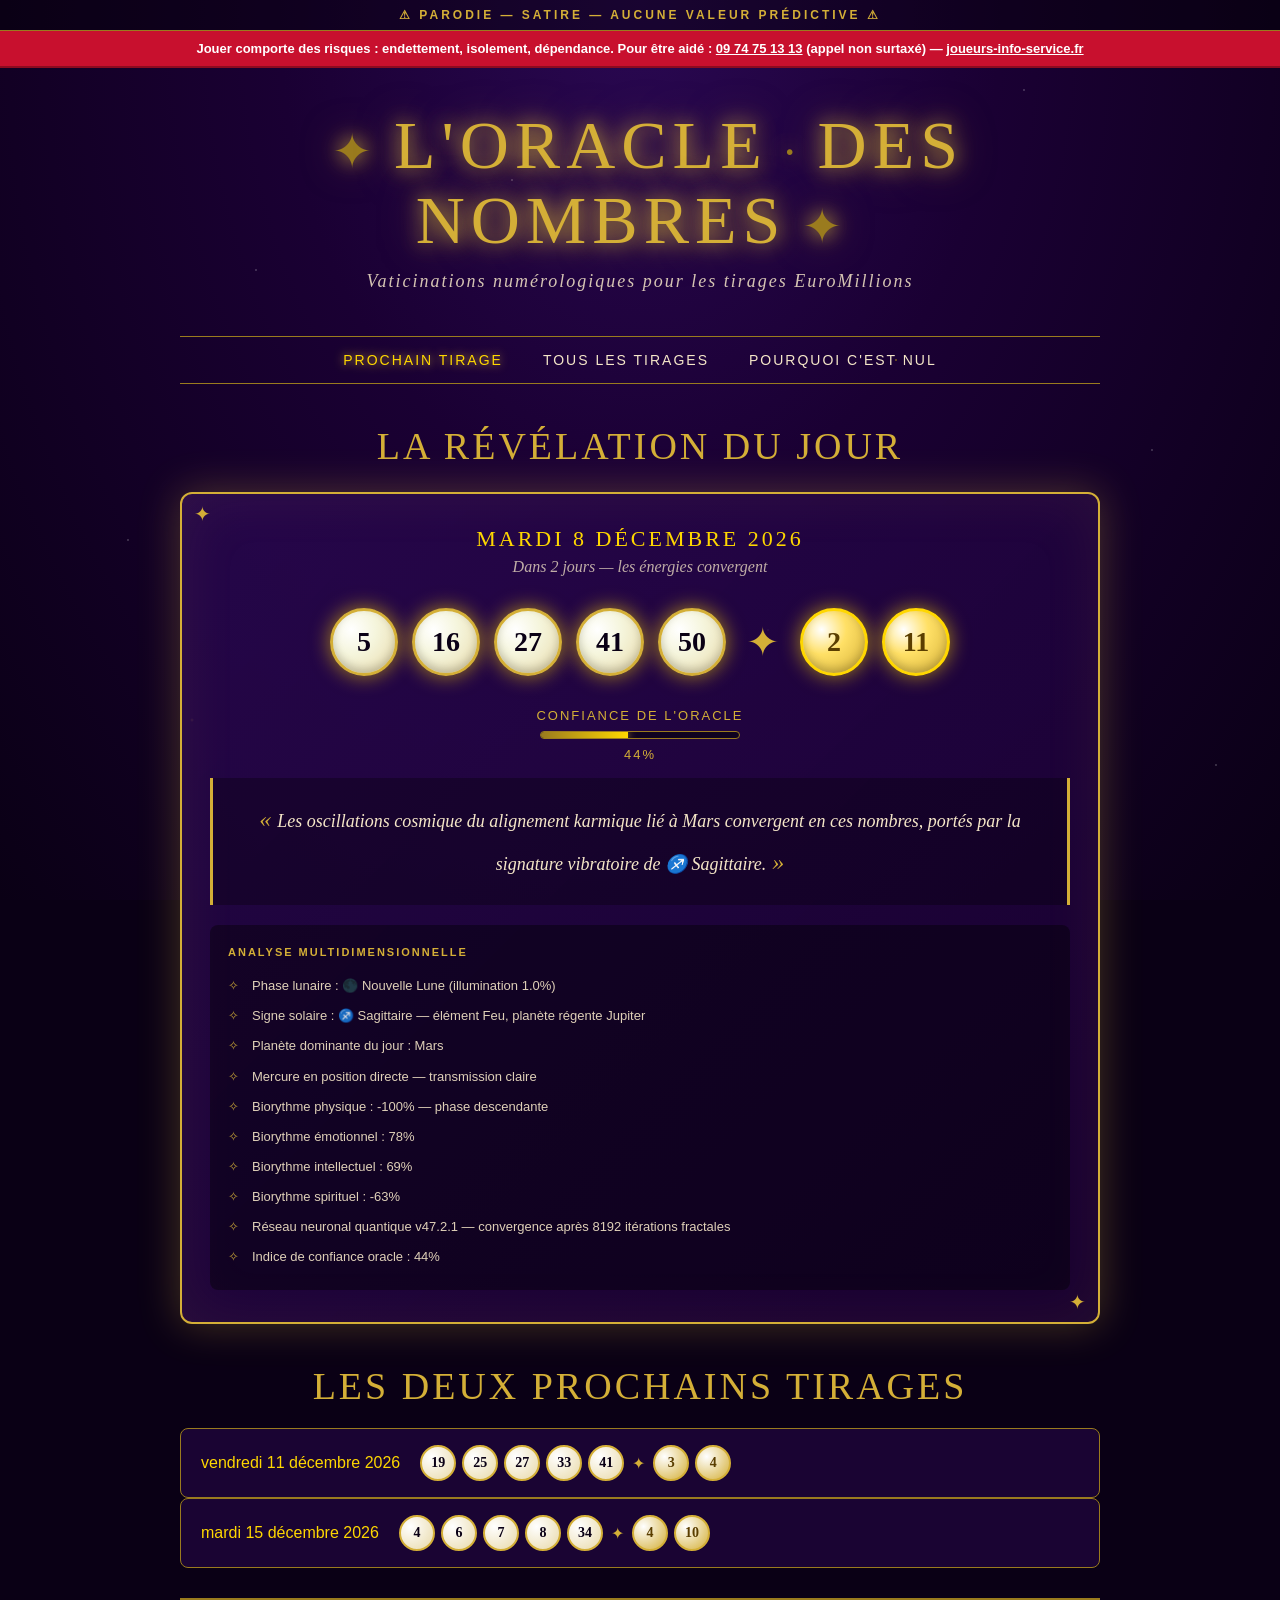
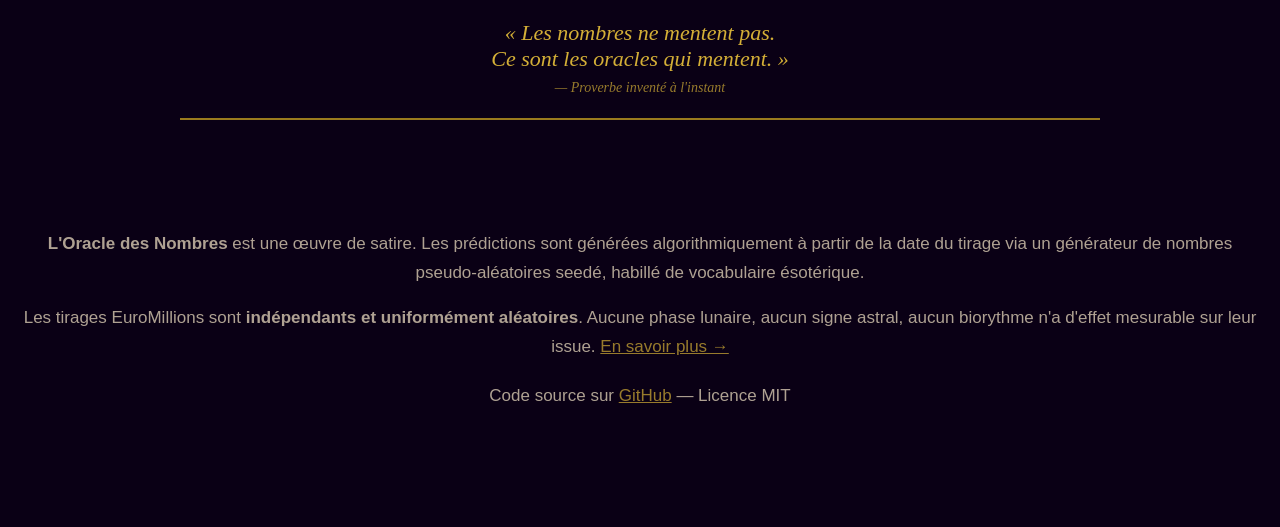
==== index.html @ 6a61b961 "feat(ui): index.html — next draw prediction with full astrology breakdown" ====
<!DOCTYPE html>
<html lang="fr">
<head>
<meta charset="utf-8">
<meta name="viewport" content="width=device-width, initial-scale=1">
<meta name="robots" content="noindex, nofollow">
<title>L'Oracle des Nombres — Parodie numérologique EuroMillions</title>
<link rel="stylesheet" href="style.css">
<meta property="og:title" content="L'Oracle des Nombres (parodie)">
<meta property="og:description" content="Prédictions pseudo-scientifiques d'EuroMillions par cycles lunaires et alignements planétaires. C'est une blague — aucune valeur prédictive.">
</head>
<body>

<div class="parody-tag">⚠ Parodie — Satire — Aucune valeur prédictive ⚠</div>

<div class="danger-banner">
  Jouer comporte des risques : endettement, isolement, dépendance. Pour être aidé :
  <a href="tel:0974751313">09 74 75 13 13</a> (appel non surtaxé) —
  <a href="https://www.joueurs-info-service.fr/" target="_blank" rel="noopener">joueurs-info-service.fr</a>
</div>

<main>
  <h1><span class="ornament">✦</span>L'Oracle<span class="ornament">·</span>des Nombres<span class="ornament">✦</span></h1>
  <p class="subtitle">Vaticinations numérologiques pour les tirages EuroMillions</p>

  <nav>
    <a href="index.html" class="active">Prochain tirage</a>
    <a href="calendar.html">Tous les tirages</a>
    <a href="about.html">Pourquoi c'est nul</a>
  </nav>

  <section id="next-draw">
    <h2>La Révélation du Jour</h2>
    <div id="oracle-content"></div>
  </section>

  <section>
    <h2>Les Deux Prochains Tirages</h2>
    <div id="upcoming"></div>
  </section>

  <div class="big-quote">
    « Les nombres ne mentent pas.<br>Ce sont les oracles qui mentent. »<br>
    <span style="font-size:14px; opacity:0.7;">— Proverbe inventé à l'instant</span>
  </div>

</main>

<footer>
  <p>
    <b>L'Oracle des Nombres</b> est une œuvre de satire.
    Les prédictions sont générées algorithmiquement à partir de la date du tirage
    via un générateur de nombres pseudo-aléatoires seedé, habillé de vocabulaire ésotérique.
  </p>
  <p>
    Les tirages EuroMillions sont <b>indépendants et uniformément aléatoires</b>.
    Aucune phase lunaire, aucun signe astral, aucun biorythme n'a d'effet mesurable
    sur leur issue.
    <a href="about.html">En savoir plus →</a>
  </p>
  <p style="margin-top:20px">
    Code source sur <a href="https://github.com/raphaeljameson-png/oracle-des-nombres" target="_blank" rel="noopener">GitHub</a> — Licence MIT
  </p>
</footer>

<script src="calendar.js"></script>
<script src="app.js"></script>
<script>
(function() {
  const draws = window.CALENDAR_DATA.draws;
  const next = nextDraw(draws);
  const result = oracle(next);

  // Rendu de la prédiction principale
  document.getElementById('oracle-content').innerHTML = `
    <div class="oracle-card">
      <div class="draw-date">${result.dateFormatted}</div>
      <div class="draw-countdown">${countdownText(next)}</div>

      <div class="prediction-grid">
        ${renderBalls(result.mainNumbers, result.stars)}
      </div>

      <div class="confidence">
        Confiance de l'oracle
        <div class="confidence-bar">
          <div class="confidence-fill" style="width:${result.confidence}%"></div>
        </div>
        ${result.confidence}%
      </div>

      <div class="prophecy">${result.prophecy}</div>

      <div class="reasoning">
        <span class="reasoning-label">Analyse multidimensionnelle</span>
        <ul>
          ${result.reasoning.map(r => `<li>${r}</li>`).join('')}
        </ul>
      </div>
    </div>
  `;

  // Les 2 prochains après celui-ci
  const idx = draws.indexOf(next);
  const upcoming = draws.slice(idx + 1, idx + 3);
  document.getElementById('upcoming').innerHTML = upcoming.map(d => {
    const r = oracle(d);
    return `
      <div class="calendar-item">
        <div class="cal-date">${r.dateFormatted}</div>
        <div class="cal-balls">${renderBalls(r.mainNumbers, r.stars, true)}</div>
      </div>
    `;
  }).join('');
})();
</script>

</body>
</html>
---- style.css ----
/* ═══════════════════════════════════════════════════════════════
   ORACLE DES NOMBRES - Styles flamboyants
   ═══════════════════════════════════════════════════════════════ */

:root {
  --gold: #d4af37;
  --gold-bright: #ffd700;
  --gold-dark: #9a7b1e;
  --purple: #1a0033;
  --purple-deep: #0a0015;
  --purple-mid: #2a0852;
  --cream: #f5e6c8;
  --red-danger: #c8102e;
  --star-glow: rgba(255, 215, 0, 0.6);
}

* { box-sizing: border-box; margin: 0; padding: 0; }

html {
  font-family: 'Cormorant Garamond', 'Georgia', 'Times New Roman', serif;
  background: var(--purple-deep);
  color: var(--cream);
  min-height: 100vh;
}

body {
  background:
    radial-gradient(ellipse at top, var(--purple-mid) 0%, var(--purple) 40%, var(--purple-deep) 100%),
    var(--purple-deep);
  background-attachment: fixed;
  min-height: 100vh;
  padding-bottom: 60px;
  position: relative;
  overflow-x: hidden;
}

/* Étoiles scintillantes en fond */
body::before {
  content: '';
  position: fixed;
  top: 0; left: 0; right: 0; bottom: 0;
  background-image:
    radial-gradient(1px 1px at 20% 30%, white, transparent),
    radial-gradient(1px 1px at 60% 70%, white, transparent),
    radial-gradient(1px 1px at 80% 10%, white, transparent),
    radial-gradient(2px 2px at 15% 80%, var(--gold), transparent),
    radial-gradient(1px 1px at 90% 50%, white, transparent),
    radial-gradient(1px 1px at 40% 20%, white, transparent),
    radial-gradient(1.5px 1.5px at 70% 40%, var(--gold-bright), transparent),
    radial-gradient(1px 1px at 10% 60%, white, transparent),
    radial-gradient(1px 1px at 95% 85%, white, transparent);
  background-size: 100vw 100vh;
  opacity: 0.6;
  pointer-events: none;
  z-index: 0;
  animation: twinkle 4s ease-in-out infinite alternate;
}

@keyframes twinkle {
  0% { opacity: 0.4; }
  100% { opacity: 0.8; }
}

/* Bandeau anti-jeu omniprésent */
.danger-banner {
  background: var(--red-danger);
  color: white;
  text-align: center;
  padding: 10px 16px;
  font-family: sans-serif;
  font-size: 13px;
  font-weight: 600;
  position: relative;
  z-index: 10;
  border-bottom: 2px solid rgba(0,0,0,0.3);
}

.danger-banner a {
  color: white;
  text-decoration: underline;
}

/* Disclaimer parodie permanent */
.parody-tag {
  background: rgba(0,0,0,0.4);
  color: var(--gold);
  text-align: center;
  padding: 8px;
  font-size: 12px;
  letter-spacing: 3px;
  text-transform: uppercase;
  font-family: sans-serif;
  font-weight: 600;
  border-bottom: 1px solid var(--gold-dark);
  position: relative;
  z-index: 10;
}

main {
  max-width: 960px;
  margin: 0 auto;
  padding: 40px 20px;
  position: relative;
  z-index: 1;
}

h1 {
  font-size: clamp(36px, 7vw, 68px);
  text-align: center;
  color: var(--gold);
  letter-spacing: 6px;
  text-transform: uppercase;
  text-shadow:
    0 0 20px var(--gold),
    0 0 40px rgba(212, 175, 55, 0.5);
  margin-bottom: 8px;
  line-height: 1.1;
  font-weight: 400;
}

h1 .ornament {
  color: var(--gold-dark);
  margin: 0 16px;
  font-size: 0.7em;
}

.subtitle {
  text-align: center;
  color: var(--cream);
  font-style: italic;
  font-size: 18px;
  letter-spacing: 2px;
  margin-bottom: 40px;
  opacity: 0.85;
}

h2 {
  font-size: clamp(24px, 4vw, 38px);
  color: var(--gold);
  text-align: center;
  letter-spacing: 3px;
  margin: 40px 0 20px;
  text-transform: uppercase;
  font-weight: 400;
}

h3 {
  color: var(--gold-bright);
  font-size: 22px;
  margin: 24px 0 12px;
  font-style: italic;
}

p {
  font-size: 17px;
  line-height: 1.7;
  margin-bottom: 16px;
}

a { color: var(--gold-bright); }

/* Navigation */
nav {
  text-align: center;
  margin-bottom: 30px;
  padding: 14px;
  border-top: 1px solid var(--gold-dark);
  border-bottom: 1px solid var(--gold-dark);
}

nav a {
  margin: 0 18px;
  color: var(--cream);
  text-decoration: none;
  font-family: sans-serif;
  font-size: 14px;
  letter-spacing: 2px;
  text-transform: uppercase;
  transition: color 0.3s;
}

nav a:hover, nav a.active {
  color: var(--gold-bright);
  text-shadow: 0 0 10px var(--gold);
}

/* Grille de boules */
.prediction-grid {
  display: flex;
  justify-content: center;
  align-items: center;
  gap: 14px;
  flex-wrap: wrap;
  margin: 32px 0;
}

.ball {
  width: 68px;
  height: 68px;
  border-radius: 50%;
  background: radial-gradient(circle at 30% 30%, #fff 0%, #f5f5dc 40%, #e8d9a8 100%);
  border: 3px solid var(--gold);
  display: flex;
  align-items: center;
  justify-content: center;
  font-family: 'Georgia', serif;
  font-size: 28px;
  font-weight: 700;
  color: var(--purple-deep);
  box-shadow:
    0 0 20px var(--star-glow),
    inset 0 -4px 8px rgba(0,0,0,0.2);
  animation: ball-glow 3s ease-in-out infinite alternate;
}

@keyframes ball-glow {
  0% { box-shadow: 0 0 15px var(--star-glow), inset 0 -4px 8px rgba(0,0,0,0.2); }
  100% { box-shadow: 0 0 30px var(--gold), inset 0 -4px 8px rgba(0,0,0,0.2); }
}

.ball.star {
  background: radial-gradient(circle at 30% 30%, #fff 0%, #ffe066 40%, var(--gold) 100%);
  border-color: var(--gold-bright);
  color: #5a3e00;
}

.ball-separator {
  font-size: 40px;
  color: var(--gold);
  margin: 0 6px;
}

/* Carte oracle */
.oracle-card {
  background: linear-gradient(135deg, rgba(42, 8, 82, 0.8), rgba(26, 0, 51, 0.9));
  border: 2px solid var(--gold);
  border-radius: 12px;
  padding: 32px 28px;
  margin: 24px 0;
  box-shadow:
    0 0 40px rgba(212, 175, 55, 0.3),
    inset 0 0 60px rgba(212, 175, 55, 0.08);
  position: relative;
}

.oracle-card::before, .oracle-card::after {
  content: '✦';
  position: absolute;
  color: var(--gold);
  font-size: 20px;
}
.oracle-card::before { top: 8px; left: 12px; }
.oracle-card::after { bottom: 8px; right: 12px; }

.draw-date {
  text-align: center;
  font-size: 22px;
  color: var(--gold-bright);
  letter-spacing: 3px;
  text-transform: uppercase;
  margin-bottom: 6px;
}

.draw-countdown {
  text-align: center;
  font-style: italic;
  color: var(--cream);
  opacity: 0.75;
  margin-bottom: 16px;
}

.prophecy {
  font-style: italic;
  font-size: 18px;
  line-height: 1.8;
  text-align: center;
  color: var(--cream);
  padding: 20px 24px;
  margin: 16px 0;
  border-left: 3px solid var(--gold);
  border-right: 3px solid var(--gold);
  background: rgba(0,0,0,0.3);
}

.prophecy::before { content: '« '; color: var(--gold); font-size: 24px; }
.prophecy::after { content: ' »'; color: var(--gold); font-size: 24px; }

.reasoning {
  margin-top: 20px;
  padding: 18px;
  background: rgba(0,0,0,0.4);
  border-radius: 8px;
  font-family: sans-serif;
  font-size: 13px;
  line-height: 1.7;
}

.reasoning-label {
  color: var(--gold);
  letter-spacing: 2px;
  text-transform: uppercase;
  font-size: 11px;
  margin-bottom: 10px;
  display: block;
  font-weight: 600;
}

.reasoning ul {
  list-style: none;
  padding-left: 0;
}
.reasoning li {
  padding: 4px 0 4px 24px;
  position: relative;
  color: var(--cream);
  opacity: 0.9;
}
.reasoning li::before {
  content: '✧';
  position: absolute;
  left: 0;
  color: var(--gold);
}

/* Confidence meter (tout aussi bidon) */
.confidence {
  text-align: center;
  margin: 14px 0;
  font-family: sans-serif;
  font-size: 13px;
  letter-spacing: 2px;
  color: var(--gold);
  text-transform: uppercase;
}

.confidence-bar {
  width: 200px;
  height: 8px;
  background: rgba(0,0,0,0.5);
  border: 1px solid var(--gold-dark);
  border-radius: 4px;
  margin: 8px auto;
  overflow: hidden;
}
.confidence-fill {
  height: 100%;
  background: linear-gradient(90deg, var(--gold-dark), var(--gold-bright));
  box-shadow: 0 0 8px var(--gold);
}

/* Calendrier vue liste */
.calendar-list {
  display: grid;
  gap: 14px;
}

.calendar-item {
  background: rgba(42, 8, 82, 0.5);
  border: 1px solid var(--gold-dark);
  border-radius: 8px;
  padding: 16px 20px;
  display: flex;
  align-items: center;
  gap: 20px;
  flex-wrap: wrap;
  transition: all 0.3s;
}

.calendar-item:hover {
  border-color: var(--gold);
  box-shadow: 0 0 15px rgba(212, 175, 55, 0.3);
}

.calendar-item .cal-date {
  font-size: 16px;
  color: var(--gold-bright);
  min-width: 130px;
  font-family: sans-serif;
}

.calendar-item .cal-balls {
  display: flex;
  gap: 6px;
  align-items: center;
  flex: 1;
  flex-wrap: wrap;
}

.mini-ball {
  width: 36px;
  height: 36px;
  border-radius: 50%;
  background: radial-gradient(circle at 30% 30%, #fff, #e8d9a8);
  border: 2px solid var(--gold);
  display: flex;
  align-items: center;
  justify-content: center;
  font-weight: 700;
  color: var(--purple-deep);
  font-size: 14px;
}

.mini-ball.star {
  background: radial-gradient(circle at 30% 30%, #fff, var(--gold));
  color: #5a3e00;
}

.mini-separator {
  color: var(--gold);
  margin: 0 2px;
}

/* Footer */
footer {
  text-align: center;
  padding: 40px 20px;
  color: var(--cream);
  opacity: 0.7;
  font-size: 13px;
  font-family: sans-serif;
}

footer a { color: var(--gold); }

/* About page */
.about-section {
  background: rgba(42, 8, 82, 0.4);
  border-left: 4px solid var(--gold);
  padding: 20px 24px;
  margin: 24px 0;
  border-radius: 4px;
}

.big-quote {
  font-size: 22px;
  font-style: italic;
  text-align: center;
  padding: 20px;
  color: var(--gold);
  border-top: 2px solid var(--gold-dark);
  border-bottom: 2px solid var(--gold-dark);
  margin: 30px 0;
}

.stat-box {
  background: rgba(0,0,0,0.4);
  border: 1px solid var(--gold-dark);
  padding: 20px;
  border-radius: 8px;
  margin: 20px 0;
  font-family: sans-serif;
}

.stat-box code {
  color: var(--gold-bright);
  background: rgba(0,0,0,0.5);
  padding: 2px 8px;
  border-radius: 3px;
}

/* Filters for calendar */
.filter-bar {
  display: flex;
  gap: 12px;
  flex-wrap: wrap;
  justify-content: center;
  margin: 20px 0;
  font-family: sans-serif;
}

.filter-bar input, .filter-bar select {
  background: rgba(0,0,0,0.4);
  border: 1px solid var(--gold-dark);
  color: var(--cream);
  padding: 8px 12px;
  border-radius: 4px;
  font-size: 14px;
}

.filter-bar input:focus, .filter-bar select:focus {
  outline: none;
  border-color: var(--gold);
}

/* Responsive */
@media (max-width: 600px) {
  .ball { width: 52px; height: 52px; font-size: 22px; border-width: 2px; }
  .oracle-card { padding: 20px 16px; }
  .prophecy { font-size: 16px; padding: 14px; }
  nav a { margin: 0 8px; font-size: 12px; }
  main { padding: 20px 12px; }
}
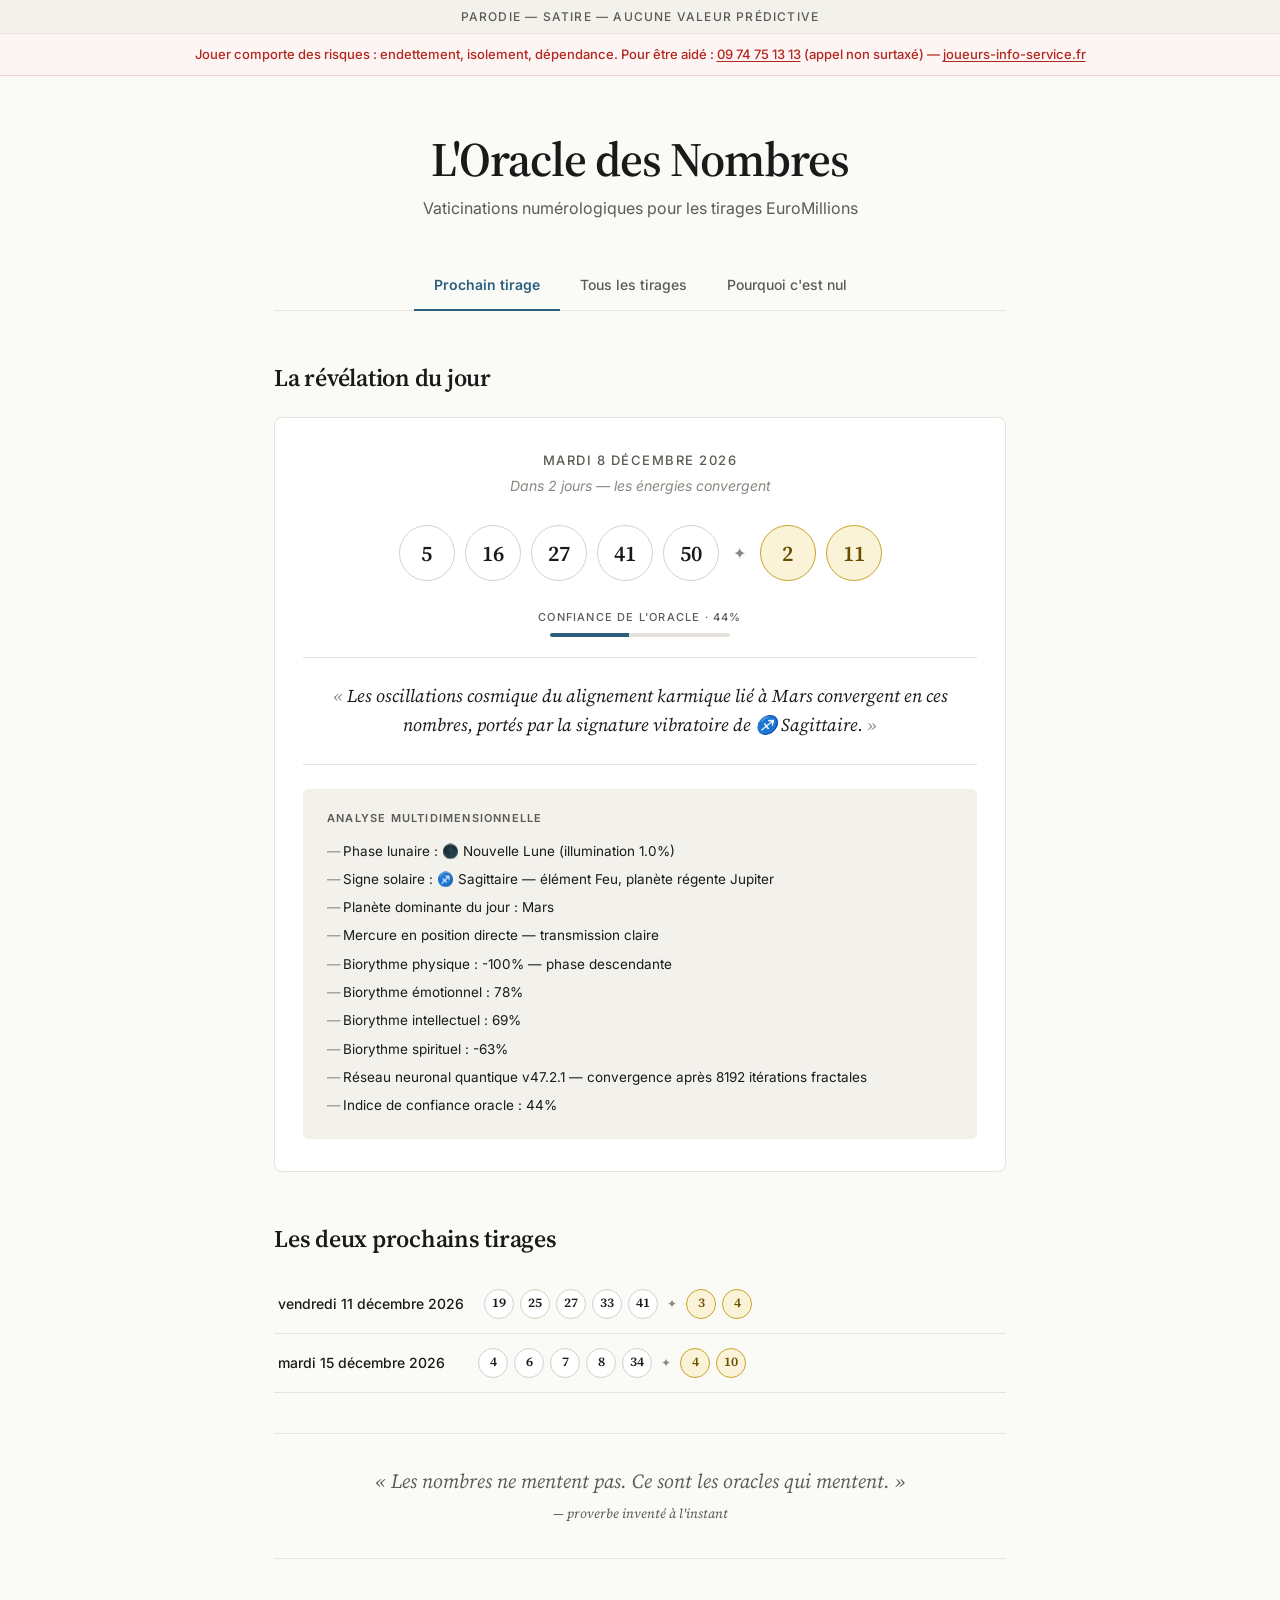
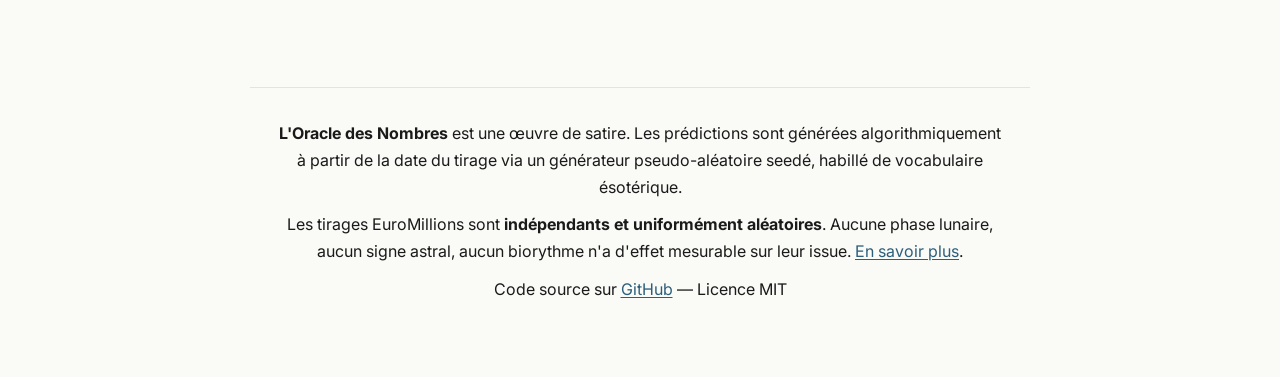
==== commit 362a6f92: "style: simplifier index.html (retirer ornements, charger Inter + Source Serif)" ====
--- a/index.html
+++ b/index.html
@@ -5,13 +5,16 @@
 <meta name="viewport" content="width=device-width, initial-scale=1">
 <meta name="robots" content="noindex, nofollow">
 <title>L'Oracle des Nombres — Parodie numérologique EuroMillions</title>
+<link rel="preconnect" href="https://fonts.googleapis.com">
+<link rel="preconnect" href="https://fonts.gstatic.com" crossorigin>
+<link rel="stylesheet" href="https://fonts.googleapis.com/css2?family=Inter:wght@400;500;600&family=Source+Serif+4:ital,wght@0,400;0,600;1,400&display=swap">
 <link rel="stylesheet" href="style.css">
 <meta property="og:title" content="L'Oracle des Nombres (parodie)">
 <meta property="og:description" content="Prédictions pseudo-scientifiques d'EuroMillions par cycles lunaires et alignements planétaires. C'est une blague — aucune valeur prédictive.">
 </head>
 <body>
 
-<div class="parody-tag">⚠ Parodie — Satire — Aucune valeur prédictive ⚠</div>
+<div class="parody-tag">Parodie — Satire — Aucune valeur prédictive</div>
 
 <div class="danger-banner">
   Jouer comporte des risques : endettement, isolement, dépendance. Pour être aidé :
@@ -20,7 +23,7 @@
 </div>
 
 <main>
-  <h1><span class="ornament">✦</span>L'Oracle<span class="ornament">·</span>des Nombres<span class="ornament">✦</span></h1>
+  <h1>L'Oracle des Nombres</h1>
   <p class="subtitle">Vaticinations numérologiques pour les tirages EuroMillions</p>
 
   <nav>
@@ -30,18 +33,18 @@
   </nav>
 
   <section id="next-draw">
-    <h2>La Révélation du Jour</h2>
+    <h2>La révélation du jour</h2>
     <div id="oracle-content"></div>
   </section>
 
   <section>
-    <h2>Les Deux Prochains Tirages</h2>
+    <h2>Les deux prochains tirages</h2>
     <div id="upcoming"></div>
   </section>
 
   <div class="big-quote">
-    « Les nombres ne mentent pas.<br>Ce sont les oracles qui mentent. »<br>
-    <span style="font-size:14px; opacity:0.7;">— Proverbe inventé à l'instant</span>
+    « Les nombres ne mentent pas. Ce sont les oracles qui mentent. »<br>
+    <span style="font-size:13px;">— proverbe inventé à l'instant</span>
   </div>
 
 </main>
@@ -50,15 +53,14 @@
   <p>
     <b>L'Oracle des Nombres</b> est une œuvre de satire.
     Les prédictions sont générées algorithmiquement à partir de la date du tirage
-    via un générateur de nombres pseudo-aléatoires seedé, habillé de vocabulaire ésotérique.
+    via un générateur pseudo-aléatoire seedé, habillé de vocabulaire ésotérique.
   </p>
   <p>
     Les tirages EuroMillions sont <b>indépendants et uniformément aléatoires</b>.
     Aucune phase lunaire, aucun signe astral, aucun biorythme n'a d'effet mesurable
-    sur leur issue.
-    <a href="about.html">En savoir plus →</a>
+    sur leur issue. <a href="about.html">En savoir plus</a>.
   </p>
-  <p style="margin-top:20px">
+  <p>
     Code source sur <a href="https://github.com/raphaeljameson-png/oracle-des-nombres" target="_blank" rel="noopener">GitHub</a> — Licence MIT
   </p>
 </footer>
@@ -71,7 +73,6 @@
   const next = nextDraw(draws);
   const result = oracle(next);
 
-  // Rendu de la prédiction principale
   document.getElementById('oracle-content').innerHTML = `
     <div class="oracle-card">
       <div class="draw-date">${result.dateFormatted}</div>
@@ -82,11 +83,10 @@
       </div>
 
       <div class="confidence">
-        Confiance de l'oracle
+        Confiance de l'oracle&nbsp;·&nbsp;${result.confidence}%
         <div class="confidence-bar">
           <div class="confidence-fill" style="width:${result.confidence}%"></div>
         </div>
-        ${result.confidence}%
       </div>
 
       <div class="prophecy">${result.prophecy}</div>
@@ -100,7 +100,6 @@
     </div>
   `;
 
-  // Les 2 prochains après celui-ci
   const idx = draws.indexOf(next);
   const upcoming = draws.slice(idx + 1, idx + 3);
   document.getElementById('upcoming').innerHTML = upcoming.map(d => {
--- a/style.css
+++ b/style.css
@@ -1,303 +1,277 @@
 /* ═══════════════════════════════════════════════════════════════
-   ORACLE DES NOMBRES - Styles flamboyants
+   ORACLE DES NOMBRES — Design éditorial sobre
+   Palette neutre + un seul accent bleu ardoise.
    ═══════════════════════════════════════════════════════════════ */
 
 :root {
-  --gold: #d4af37;
-  --gold-bright: #ffd700;
-  --gold-dark: #9a7b1e;
-  --purple: #1a0033;
-  --purple-deep: #0a0015;
-  --purple-mid: #2a0852;
-  --cream: #f5e6c8;
-  --red-danger: #c8102e;
-  --star-glow: rgba(255, 215, 0, 0.6);
+  /* Base neutre */
+  --bg: #fafaf7;
+  --bg-elevated: #ffffff;
+  --bg-subtle: #f2f1ec;
+  --border: #e5e3dc;
+  --border-strong: #d4d1c7;
+
+  /* Texte */
+  --text: #1a1a1a;
+  --text-muted: #5c5a54;
+  --text-light: #8a877f;
+
+  /* Accent unique (bleu ardoise) */
+  --accent: #2c5f7c;
+  --accent-hover: #204862;
+  --accent-subtle: #eaf0f4;
+
+  /* Étoiles EuroMillions (jaune doux, pas clinquant) */
+  --star-bg: #faf3d8;
+  --star-border: #c9a227;
+  --star-text: #6b4e00;
+
+  /* Alerte jeu */
+  --danger: #b3261e;
 }
 
 * { box-sizing: border-box; margin: 0; padding: 0; }
 
 html {
-  font-family: 'Cormorant Garamond', 'Georgia', 'Times New Roman', serif;
-  background: var(--purple-deep);
-  color: var(--cream);
+  font-family: 'Inter', -apple-system, BlinkMacSystemFont, 'Segoe UI', Helvetica, Arial, sans-serif;
+  -webkit-font-smoothing: antialiased;
+  -moz-osx-font-smoothing: grayscale;
+  color: var(--text);
+  background: var(--bg);
+  font-size: 16px;
+  line-height: 1.6;
+}
+
+body {
   min-height: 100vh;
-}
-
-body {
-  background:
-    radial-gradient(ellipse at top, var(--purple-mid) 0%, var(--purple) 40%, var(--purple-deep) 100%),
-    var(--purple-deep);
-  background-attachment: fixed;
-  min-height: 100vh;
-  padding-bottom: 60px;
-  position: relative;
-  overflow-x: hidden;
-}
-
-/* Étoiles scintillantes en fond */
-body::before {
-  content: '';
-  position: fixed;
-  top: 0; left: 0; right: 0; bottom: 0;
-  background-image:
-    radial-gradient(1px 1px at 20% 30%, white, transparent),
-    radial-gradient(1px 1px at 60% 70%, white, transparent),
-    radial-gradient(1px 1px at 80% 10%, white, transparent),
-    radial-gradient(2px 2px at 15% 80%, var(--gold), transparent),
-    radial-gradient(1px 1px at 90% 50%, white, transparent),
-    radial-gradient(1px 1px at 40% 20%, white, transparent),
-    radial-gradient(1.5px 1.5px at 70% 40%, var(--gold-bright), transparent),
-    radial-gradient(1px 1px at 10% 60%, white, transparent),
-    radial-gradient(1px 1px at 95% 85%, white, transparent);
-  background-size: 100vw 100vh;
-  opacity: 0.6;
-  pointer-events: none;
-  z-index: 0;
-  animation: twinkle 4s ease-in-out infinite alternate;
-}
-
-@keyframes twinkle {
-  0% { opacity: 0.4; }
-  100% { opacity: 0.8; }
-}
-
-/* Bandeau anti-jeu omniprésent */
+  padding-bottom: 40px;
+}
+
+/* ─── Bandeaux (haut de page) ─────────────────────────────── */
+
+.parody-tag {
+  background: var(--bg-subtle);
+  color: var(--text-muted);
+  text-align: center;
+  padding: 7px 16px;
+  font-size: 12px;
+  letter-spacing: 1.2px;
+  font-weight: 500;
+  border-bottom: 1px solid var(--border);
+  text-transform: uppercase;
+}
+
 .danger-banner {
-  background: var(--red-danger);
-  color: white;
+  background: #fdf5f4;
+  color: var(--danger);
   text-align: center;
   padding: 10px 16px;
-  font-family: sans-serif;
   font-size: 13px;
-  font-weight: 600;
-  position: relative;
-  z-index: 10;
-  border-bottom: 2px solid rgba(0,0,0,0.3);
-}
-
-.danger-banner a {
-  color: white;
+  font-weight: 500;
+  border-bottom: 1px solid #f0d4d1;
+}
+.danger-banner a { color: var(--danger); text-decoration: underline; }
+
+/* ─── Structure ───────────────────────────────────────────── */
+
+main {
+  max-width: 780px;
+  margin: 0 auto;
+  padding: 56px 24px 24px;
+}
+
+/* ─── Titres ──────────────────────────────────────────────── */
+
+h1 {
+  font-family: 'Source Serif 4', 'Source Serif Pro', Georgia, serif;
+  font-size: clamp(32px, 5.5vw, 48px);
+  font-weight: 600;
+  color: var(--text);
+  text-align: center;
+  letter-spacing: -0.02em;
+  line-height: 1.15;
+  margin-bottom: 8px;
+}
+
+h1 .ornament {
+  display: none;  /* on enlève les ornements dorés */
+}
+
+.subtitle {
+  text-align: center;
+  color: var(--text-muted);
+  font-size: 16px;
+  margin-bottom: 40px;
+  font-weight: 400;
+}
+
+h2 {
+  font-family: 'Source Serif 4', 'Source Serif Pro', Georgia, serif;
+  font-size: 24px;
+  font-weight: 600;
+  color: var(--text);
+  margin: 48px 0 16px;
+  letter-spacing: -0.01em;
+}
+
+h3 {
+  font-size: 17px;
+  font-weight: 600;
+  color: var(--text);
+  margin: 24px 0 10px;
+}
+
+p {
+  font-size: 16px;
+  line-height: 1.7;
+  margin-bottom: 14px;
+  color: var(--text);
+}
+
+a {
+  color: var(--accent);
   text-decoration: underline;
-}
-
-/* Disclaimer parodie permanent */
-.parody-tag {
-  background: rgba(0,0,0,0.4);
-  color: var(--gold);
-  text-align: center;
-  padding: 8px;
-  font-size: 12px;
-  letter-spacing: 3px;
+  text-underline-offset: 2px;
+  text-decoration-thickness: 1px;
+}
+a:hover { color: var(--accent-hover); }
+
+/* ─── Navigation ─────────────────────────────────────────── */
+
+nav {
+  display: flex;
+  justify-content: center;
+  gap: 0;
+  margin: 32px 0 40px;
+  border-bottom: 1px solid var(--border);
+}
+
+nav a {
+  padding: 12px 20px;
+  color: var(--text-muted);
+  text-decoration: none;
+  font-size: 14px;
+  font-weight: 500;
+  border-bottom: 2px solid transparent;
+  margin-bottom: -1px;
+  transition: color 0.15s, border-color 0.15s;
+}
+
+nav a:hover {
+  color: var(--text);
+}
+
+nav a.active {
+  color: var(--accent);
+  border-bottom-color: var(--accent);
+  font-weight: 600;
+}
+
+/* ─── Boules de tirage ───────────────────────────────────── */
+
+.prediction-grid {
+  display: flex;
+  justify-content: center;
+  align-items: center;
+  gap: 10px;
+  flex-wrap: wrap;
+  margin: 28px 0;
+}
+
+.ball {
+  width: 56px;
+  height: 56px;
+  border-radius: 50%;
+  background: var(--bg-elevated);
+  border: 1.5px solid var(--border-strong);
+  display: flex;
+  align-items: center;
+  justify-content: center;
+  font-family: 'Source Serif 4', Georgia, serif;
+  font-size: 22px;
+  font-weight: 600;
+  color: var(--text);
+}
+
+.ball.star {
+  background: var(--star-bg);
+  border-color: var(--star-border);
+  color: var(--star-text);
+}
+
+.ball-separator {
+  color: var(--text-light);
+  font-size: 16px;
+  margin: 0 4px;
+  font-weight: 400;
+}
+
+/* ─── Carte oracle ────────────────────────────────────────── */
+
+.oracle-card {
+  background: var(--bg-elevated);
+  border: 1px solid var(--border);
+  border-radius: 8px;
+  padding: 32px 28px;
+  margin: 20px 0 40px;
+}
+
+.oracle-card::before,
+.oracle-card::after {
+  content: none;  /* plus de ✦ décoratifs */
+}
+
+.draw-date {
+  text-align: center;
+  font-size: 13px;
+  color: var(--text-muted);
+  letter-spacing: 1.5px;
   text-transform: uppercase;
-  font-family: sans-serif;
-  font-weight: 600;
-  border-bottom: 1px solid var(--gold-dark);
-  position: relative;
-  z-index: 10;
-}
-
-main {
-  max-width: 960px;
-  margin: 0 auto;
-  padding: 40px 20px;
-  position: relative;
-  z-index: 1;
-}
-
-h1 {
-  font-size: clamp(36px, 7vw, 68px);
-  text-align: center;
-  color: var(--gold);
-  letter-spacing: 6px;
-  text-transform: uppercase;
-  text-shadow:
-    0 0 20px var(--gold),
-    0 0 40px rgba(212, 175, 55, 0.5);
+  margin-bottom: 4px;
+  font-weight: 500;
+}
+
+.draw-countdown {
+  text-align: center;
+  color: var(--text-light);
+  font-size: 14px;
   margin-bottom: 8px;
-  line-height: 1.1;
-  font-weight: 400;
-}
-
-h1 .ornament {
-  color: var(--gold-dark);
-  margin: 0 16px;
-  font-size: 0.7em;
-}
-
-.subtitle {
-  text-align: center;
-  color: var(--cream);
+  font-style: italic;
+}
+
+/* ─── Prophétie (ton littéraire) ─────────────────────────── */
+
+.prophecy {
+  font-family: 'Source Serif 4', 'Source Serif Pro', Georgia, serif;
   font-style: italic;
   font-size: 18px;
-  letter-spacing: 2px;
-  margin-bottom: 40px;
-  opacity: 0.85;
-}
-
-h2 {
-  font-size: clamp(24px, 4vw, 38px);
-  color: var(--gold);
-  text-align: center;
-  letter-spacing: 3px;
-  margin: 40px 0 20px;
-  text-transform: uppercase;
-  font-weight: 400;
-}
-
-h3 {
-  color: var(--gold-bright);
-  font-size: 22px;
-  margin: 24px 0 12px;
-  font-style: italic;
-}
-
-p {
-  font-size: 17px;
-  line-height: 1.7;
-  margin-bottom: 16px;
-}
-
-a { color: var(--gold-bright); }
-
-/* Navigation */
-nav {
-  text-align: center;
-  margin-bottom: 30px;
-  padding: 14px;
-  border-top: 1px solid var(--gold-dark);
-  border-bottom: 1px solid var(--gold-dark);
-}
-
-nav a {
-  margin: 0 18px;
-  color: var(--cream);
-  text-decoration: none;
-  font-family: sans-serif;
-  font-size: 14px;
-  letter-spacing: 2px;
-  text-transform: uppercase;
-  transition: color 0.3s;
-}
-
-nav a:hover, nav a.active {
-  color: var(--gold-bright);
-  text-shadow: 0 0 10px var(--gold);
-}
-
-/* Grille de boules */
-.prediction-grid {
-  display: flex;
-  justify-content: center;
-  align-items: center;
-  gap: 14px;
-  flex-wrap: wrap;
-  margin: 32px 0;
-}
-
-.ball {
-  width: 68px;
-  height: 68px;
-  border-radius: 50%;
-  background: radial-gradient(circle at 30% 30%, #fff 0%, #f5f5dc 40%, #e8d9a8 100%);
-  border: 3px solid var(--gold);
-  display: flex;
-  align-items: center;
-  justify-content: center;
-  font-family: 'Georgia', serif;
-  font-size: 28px;
-  font-weight: 700;
-  color: var(--purple-deep);
-  box-shadow:
-    0 0 20px var(--star-glow),
-    inset 0 -4px 8px rgba(0,0,0,0.2);
-  animation: ball-glow 3s ease-in-out infinite alternate;
-}
-
-@keyframes ball-glow {
-  0% { box-shadow: 0 0 15px var(--star-glow), inset 0 -4px 8px rgba(0,0,0,0.2); }
-  100% { box-shadow: 0 0 30px var(--gold), inset 0 -4px 8px rgba(0,0,0,0.2); }
-}
-
-.ball.star {
-  background: radial-gradient(circle at 30% 30%, #fff 0%, #ffe066 40%, var(--gold) 100%);
-  border-color: var(--gold-bright);
-  color: #5a3e00;
-}
-
-.ball-separator {
-  font-size: 40px;
-  color: var(--gold);
-  margin: 0 6px;
-}
-
-/* Carte oracle */
-.oracle-card {
-  background: linear-gradient(135deg, rgba(42, 8, 82, 0.8), rgba(26, 0, 51, 0.9));
-  border: 2px solid var(--gold);
-  border-radius: 12px;
-  padding: 32px 28px;
-  margin: 24px 0;
-  box-shadow:
-    0 0 40px rgba(212, 175, 55, 0.3),
-    inset 0 0 60px rgba(212, 175, 55, 0.08);
-  position: relative;
-}
-
-.oracle-card::before, .oracle-card::after {
-  content: '✦';
-  position: absolute;
-  color: var(--gold);
-  font-size: 20px;
-}
-.oracle-card::before { top: 8px; left: 12px; }
-.oracle-card::after { bottom: 8px; right: 12px; }
-
-.draw-date {
-  text-align: center;
-  font-size: 22px;
-  color: var(--gold-bright);
-  letter-spacing: 3px;
-  text-transform: uppercase;
-  margin-bottom: 6px;
-}
-
-.draw-countdown {
-  text-align: center;
-  font-style: italic;
-  color: var(--cream);
-  opacity: 0.75;
-  margin-bottom: 16px;
-}
-
-.prophecy {
-  font-style: italic;
-  font-size: 18px;
-  line-height: 1.8;
-  text-align: center;
-  color: var(--cream);
+  line-height: 1.6;
+  text-align: center;
+  color: var(--text);
+  padding: 24px 12px;
+  margin: 20px 0;
+  border-top: 1px solid var(--border);
+  border-bottom: 1px solid var(--border);
+  background: transparent;
+}
+
+.prophecy::before { content: '« '; color: var(--text-light); }
+.prophecy::after { content: ' »'; color: var(--text-light); }
+
+/* ─── Analyse (liste détaillée) ──────────────────────────── */
+
+.reasoning {
+  margin-top: 24px;
   padding: 20px 24px;
-  margin: 16px 0;
-  border-left: 3px solid var(--gold);
-  border-right: 3px solid var(--gold);
-  background: rgba(0,0,0,0.3);
-}
-
-.prophecy::before { content: '« '; color: var(--gold); font-size: 24px; }
-.prophecy::after { content: ' »'; color: var(--gold); font-size: 24px; }
-
-.reasoning {
-  margin-top: 20px;
-  padding: 18px;
-  background: rgba(0,0,0,0.4);
-  border-radius: 8px;
-  font-family: sans-serif;
-  font-size: 13px;
-  line-height: 1.7;
+  background: var(--bg-subtle);
+  border-radius: 6px;
+  font-size: 13.5px;
+  line-height: 1.65;
 }
 
 .reasoning-label {
-  color: var(--gold);
-  letter-spacing: 2px;
+  color: var(--text-muted);
+  letter-spacing: 1.2px;
   text-transform: uppercase;
   font-size: 11px;
   margin-bottom: 10px;
@@ -309,73 +283,83 @@
   list-style: none;
   padding-left: 0;
 }
+
 .reasoning li {
-  padding: 4px 0 4px 24px;
+  padding: 3px 0 3px 16px;
   position: relative;
-  color: var(--cream);
-  opacity: 0.9;
-}
+  color: var(--text);
+}
+
 .reasoning li::before {
-  content: '✧';
+  content: '—';
   position: absolute;
   left: 0;
-  color: var(--gold);
-}
-
-/* Confidence meter (tout aussi bidon) */
+  color: var(--text-light);
+}
+
+/* ─── Confiance ──────────────────────────────────────────── */
+
 .confidence {
   text-align: center;
-  margin: 14px 0;
-  font-family: sans-serif;
-  font-size: 13px;
-  letter-spacing: 2px;
-  color: var(--gold);
+  margin: 16px 0 8px;
+  font-size: 11px;
+  letter-spacing: 1.2px;
+  color: var(--text-muted);
   text-transform: uppercase;
+  font-weight: 500;
 }
 
 .confidence-bar {
-  width: 200px;
-  height: 8px;
-  background: rgba(0,0,0,0.5);
-  border: 1px solid var(--gold-dark);
-  border-radius: 4px;
-  margin: 8px auto;
+  width: 180px;
+  height: 4px;
+  background: var(--border);
+  border-radius: 2px;
+  margin: 6px auto;
   overflow: hidden;
 }
+
 .confidence-fill {
   height: 100%;
-  background: linear-gradient(90deg, var(--gold-dark), var(--gold-bright));
-  box-shadow: 0 0 8px var(--gold);
-}
-
-/* Calendrier vue liste */
+  background: var(--accent);
+}
+
+/* ─── Calendrier liste ───────────────────────────────────── */
+
 .calendar-list {
-  display: grid;
-  gap: 14px;
+  display: flex;
+  flex-direction: column;
+  gap: 0;
+  border-top: 1px solid var(--border);
 }
 
 .calendar-item {
-  background: rgba(42, 8, 82, 0.5);
-  border: 1px solid var(--gold-dark);
-  border-radius: 8px;
-  padding: 16px 20px;
+  background: transparent;
+  border: none;
+  border-bottom: 1px solid var(--border);
+  border-radius: 0;
+  padding: 14px 4px;
   display: flex;
   align-items: center;
   gap: 20px;
   flex-wrap: wrap;
-  transition: all 0.3s;
+  transition: background 0.15s;
 }
 
 .calendar-item:hover {
-  border-color: var(--gold);
-  box-shadow: 0 0 15px rgba(212, 175, 55, 0.3);
+  background: var(--bg-subtle);
+  box-shadow: none;
 }
 
 .calendar-item .cal-date {
-  font-size: 16px;
-  color: var(--gold-bright);
-  min-width: 130px;
-  font-family: sans-serif;
+  font-size: 14px;
+  color: var(--text);
+  min-width: 180px;
+  font-weight: 500;
+}
+
+.calendar-item .cal-date span {
+  color: var(--text-light);
+  font-weight: 400;
 }
 
 .calendar-item .cal-balls {
@@ -387,106 +371,133 @@
 }
 
 .mini-ball {
-  width: 36px;
-  height: 36px;
+  width: 30px;
+  height: 30px;
   border-radius: 50%;
-  background: radial-gradient(circle at 30% 30%, #fff, #e8d9a8);
-  border: 2px solid var(--gold);
+  background: var(--bg-elevated);
+  border: 1px solid var(--border-strong);
   display: flex;
   align-items: center;
   justify-content: center;
-  font-weight: 700;
-  color: var(--purple-deep);
-  font-size: 14px;
+  font-family: 'Source Serif 4', Georgia, serif;
+  font-weight: 600;
+  color: var(--text);
+  font-size: 13px;
 }
 
 .mini-ball.star {
-  background: radial-gradient(circle at 30% 30%, #fff, var(--gold));
-  color: #5a3e00;
+  background: var(--star-bg);
+  border-color: var(--star-border);
+  color: var(--star-text);
 }
 
 .mini-separator {
-  color: var(--gold);
-  margin: 0 2px;
-}
-
-/* Footer */
-footer {
-  text-align: center;
-  padding: 40px 20px;
-  color: var(--cream);
-  opacity: 0.7;
-  font-size: 13px;
-  font-family: sans-serif;
-}
-
-footer a { color: var(--gold); }
-
-/* About page */
-.about-section {
-  background: rgba(42, 8, 82, 0.4);
-  border-left: 4px solid var(--gold);
-  padding: 20px 24px;
-  margin: 24px 0;
-  border-radius: 4px;
-}
-
-.big-quote {
-  font-size: 22px;
-  font-style: italic;
-  text-align: center;
-  padding: 20px;
-  color: var(--gold);
-  border-top: 2px solid var(--gold-dark);
-  border-bottom: 2px solid var(--gold-dark);
-  margin: 30px 0;
-}
-
-.stat-box {
-  background: rgba(0,0,0,0.4);
-  border: 1px solid var(--gold-dark);
-  padding: 20px;
-  border-radius: 8px;
-  margin: 20px 0;
-  font-family: sans-serif;
-}
-
-.stat-box code {
-  color: var(--gold-bright);
-  background: rgba(0,0,0,0.5);
-  padding: 2px 8px;
-  border-radius: 3px;
-}
-
-/* Filters for calendar */
+  color: var(--text-light);
+  margin: 0 3px;
+  font-size: 12px;
+}
+
+/* ─── Filtres ────────────────────────────────────────────── */
+
 .filter-bar {
   display: flex;
-  gap: 12px;
+  gap: 10px;
   flex-wrap: wrap;
   justify-content: center;
-  margin: 20px 0;
-  font-family: sans-serif;
-}
-
-.filter-bar input, .filter-bar select {
-  background: rgba(0,0,0,0.4);
-  border: 1px solid var(--gold-dark);
-  color: var(--cream);
+  margin: 24px 0 20px;
+}
+
+.filter-bar input,
+.filter-bar select {
+  background: var(--bg-elevated);
+  border: 1px solid var(--border-strong);
+  color: var(--text);
   padding: 8px 12px;
-  border-radius: 4px;
+  border-radius: 5px;
   font-size: 14px;
-}
-
-.filter-bar input:focus, .filter-bar select:focus {
+  font-family: inherit;
+  min-width: 160px;
+}
+
+.filter-bar input:focus,
+.filter-bar select:focus {
   outline: none;
-  border-color: var(--gold);
-}
-
-/* Responsive */
+  border-color: var(--accent);
+  box-shadow: 0 0 0 3px var(--accent-subtle);
+}
+
+/* ─── Page « about » ────────────────────────────────────── */
+
+.about-section {
+  background: transparent;
+  border-left: 3px solid var(--accent);
+  padding: 4px 24px;
+  margin: 32px 0;
+  border-radius: 0;
+}
+
+.about-section h3 {
+  margin-top: 4px;
+}
+
+.big-quote {
+  font-family: 'Source Serif 4', 'Source Serif Pro', Georgia, serif;
+  font-size: 20px;
+  font-style: italic;
+  text-align: center;
+  padding: 32px 20px;
+  color: var(--text-muted);
+  border-top: 1px solid var(--border);
+  border-bottom: 1px solid var(--border);
+  margin: 40px 0;
+  line-height: 1.5;
+}
+
+.stat-box {
+  background: var(--bg-subtle);
+  border: 1px solid var(--border);
+  padding: 16px 20px;
+  border-radius: 6px;
+  margin: 16px 0;
+  font-size: 14px;
+  line-height: 1.7;
+}
+
+.stat-box code {
+  color: var(--accent);
+  background: var(--bg-elevated);
+  padding: 1px 6px;
+  border-radius: 3px;
+  font-family: 'SF Mono', Monaco, 'Cascadia Code', monospace;
+  font-size: 13px;
+  border: 1px solid var(--border);
+}
+
+/* ─── Footer ─────────────────────────────────────────────── */
+
+footer {
+  max-width: 780px;
+  margin: 64px auto 0;
+  padding: 32px 24px 24px;
+  border-top: 1px solid var(--border);
+  color: var(--text-muted);
+  font-size: 13px;
+  line-height: 1.6;
+  text-align: center;
+}
+
+footer p { margin-bottom: 10px; }
+
+/* ─── Responsive ─────────────────────────────────────────── */
+
 @media (max-width: 600px) {
-  .ball { width: 52px; height: 52px; font-size: 22px; border-width: 2px; }
+  main { padding: 32px 16px 16px; }
+  h1 { font-size: 28px; }
+  h2 { font-size: 20px; margin: 32px 0 12px; }
+  .ball { width: 44px; height: 44px; font-size: 18px; }
   .oracle-card { padding: 20px 16px; }
-  .prophecy { font-size: 16px; padding: 14px; }
-  nav a { margin: 0 8px; font-size: 12px; }
-  main { padding: 20px 12px; }
-}
+  .prophecy { font-size: 16px; padding: 18px 8px; }
+  nav a { padding: 10px 12px; font-size: 13px; }
+  .calendar-item .cal-date { min-width: 100%; }
+  .filter-bar input, .filter-bar select { min-width: 0; flex: 1; }
+}
